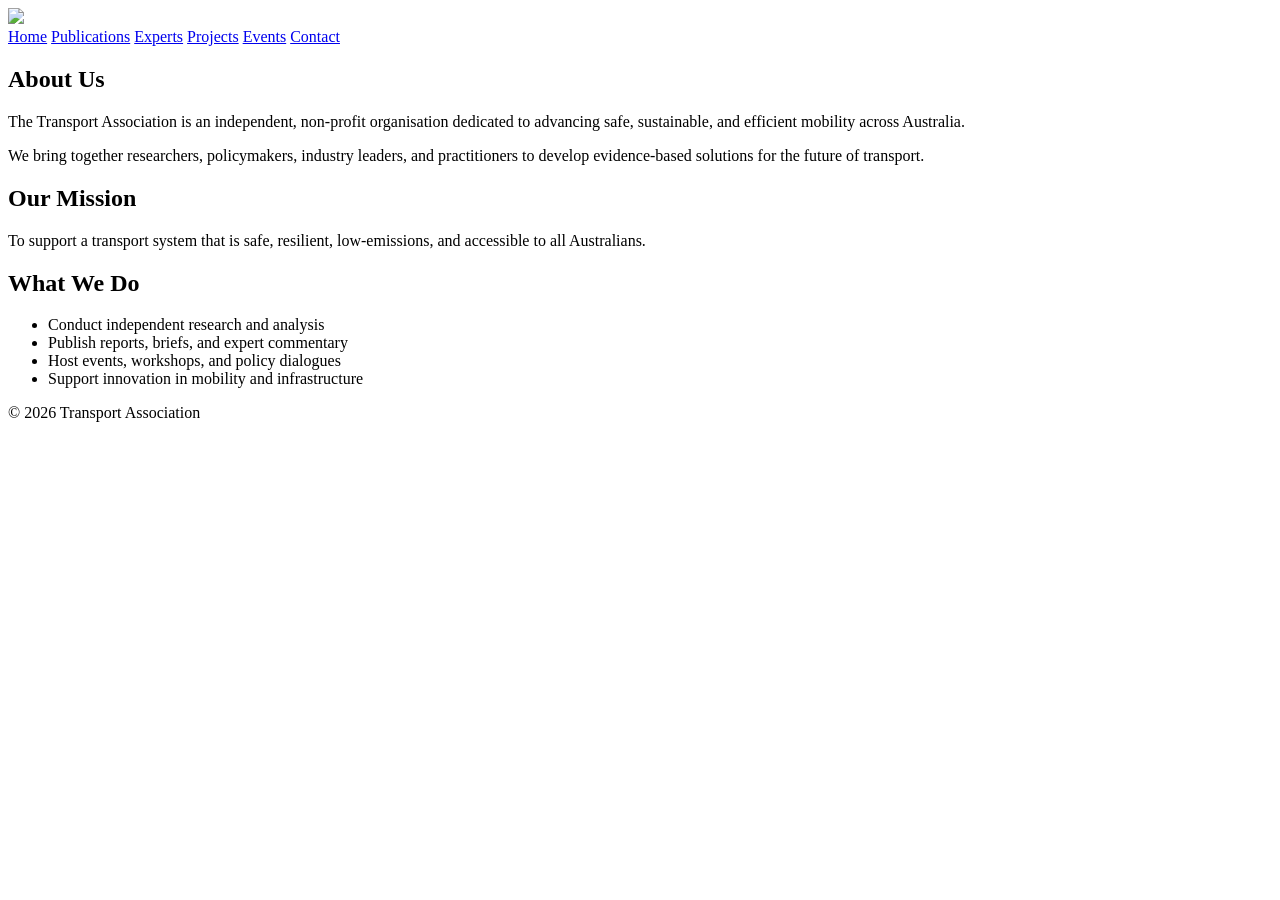
==== about.html @ e1099d9a "Create about.html" ====
<!DOCTYPE html>
<html lang="en">
<head>
  <meta charset="UTF-8">
  <title>About – Transport Association</title>
  <link rel="stylesheet" href="assets/style.css">
</head>

<body>

<header>
  <img src="assets/logo.png" class="logo">
  <nav>
    <a href="index.html">Home</a>
    <a href="publications.html">Publications</a>
    <a href="experts.html">Experts</a>
    <a href="projects.html">Projects</a>
    <a href="events.html">Events</a>
    <a href="contact.html">Contact</a>
  </nav>
</header>

<section class="page-header">
  <h1>About Us</h1>
</section>

<section class="content">
  <p>The Transport Association is an independent, non‑profit organisation dedicated to advancing safe, sustainable, and efficient mobility across Australia.</p>

  <p>We bring together researchers, policymakers, industry leaders, and practitioners to develop evidence‑based solutions for the future of transport.</p>

  <h2>Our Mission</h2>
  <p>To support a transport system that is safe, resilient, low‑emissions, and accessible to all Australians.</p>

  <h2>What We Do</h2>
  <ul>
    <li>Conduct independent research and analysis</li>
    <li>Publish reports, briefs, and expert commentary</li>
    <li>Host events, workshops, and policy dialogues</li>
    <li>Support innovation in mobility and infrastructure</li>
  </ul>
</section>

<footer>
  <p>© 2026 Transport Association</p>
</footer>

</body>
</html>
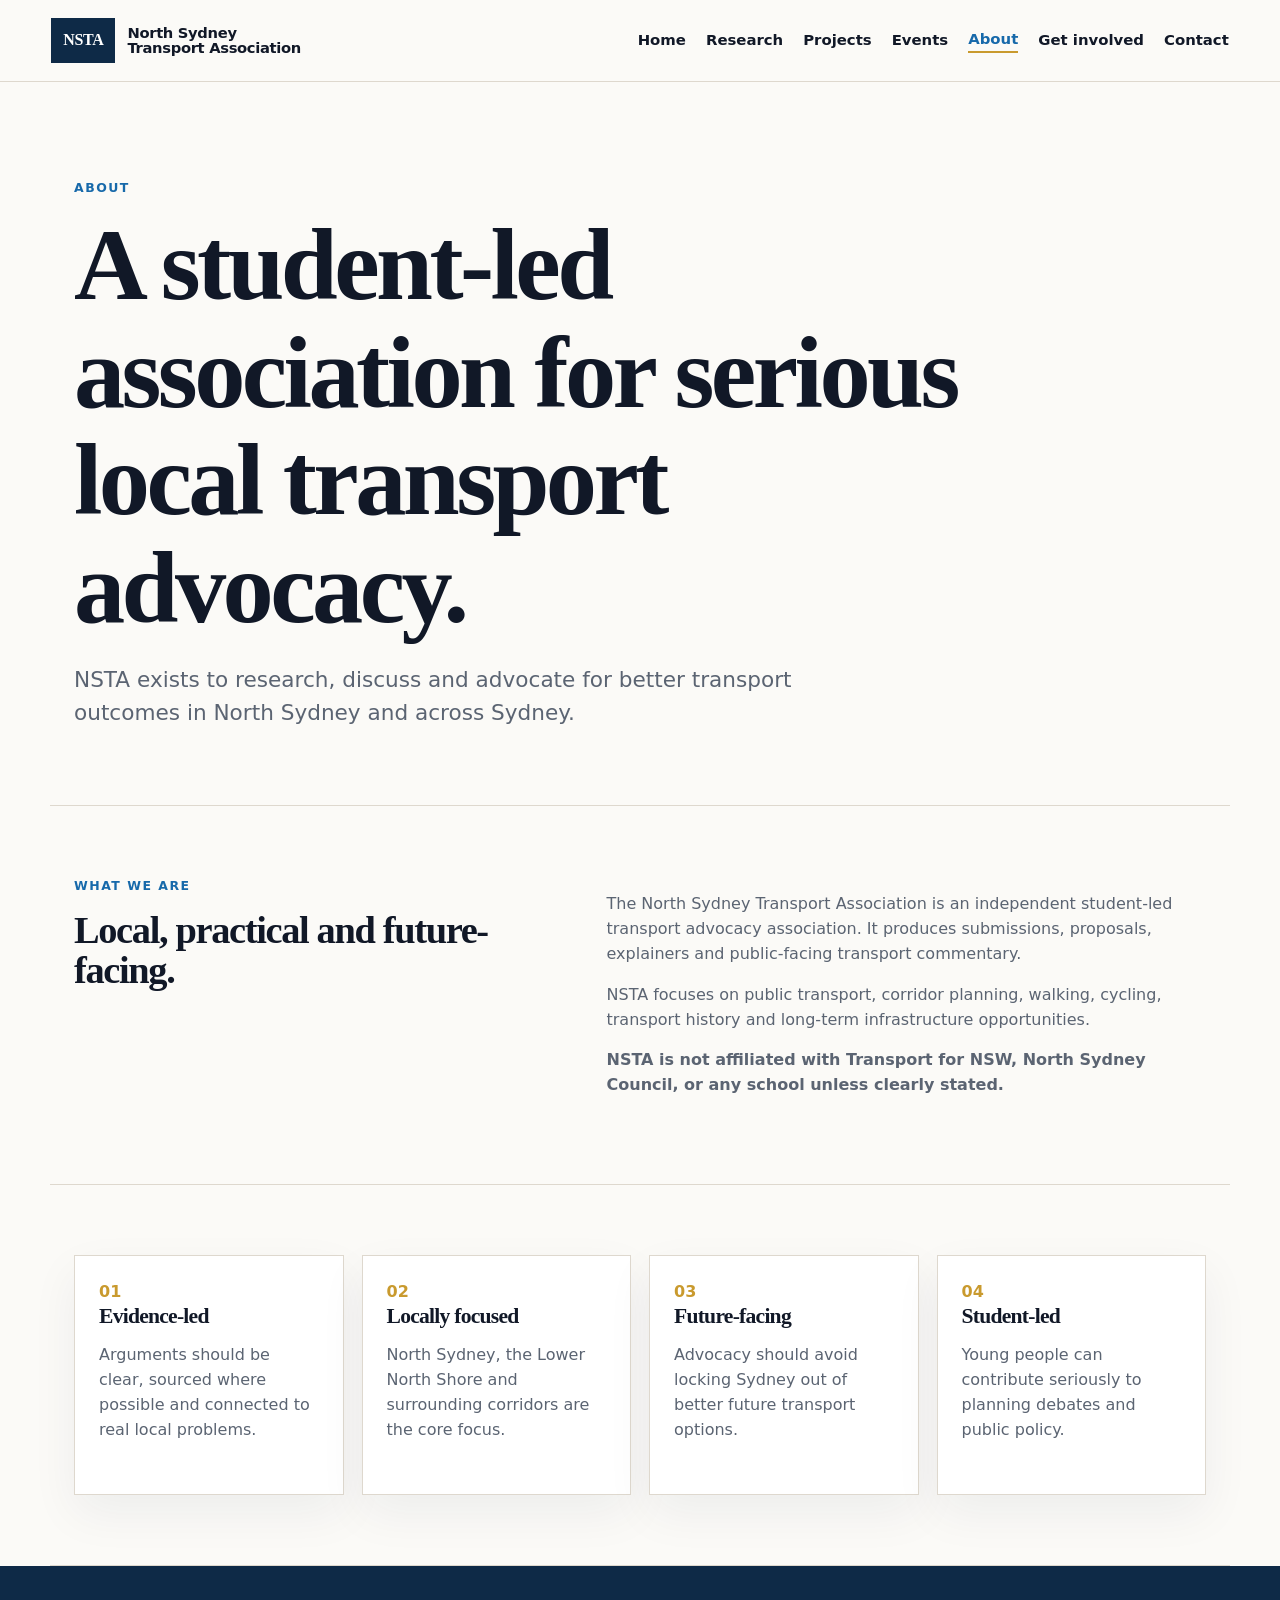
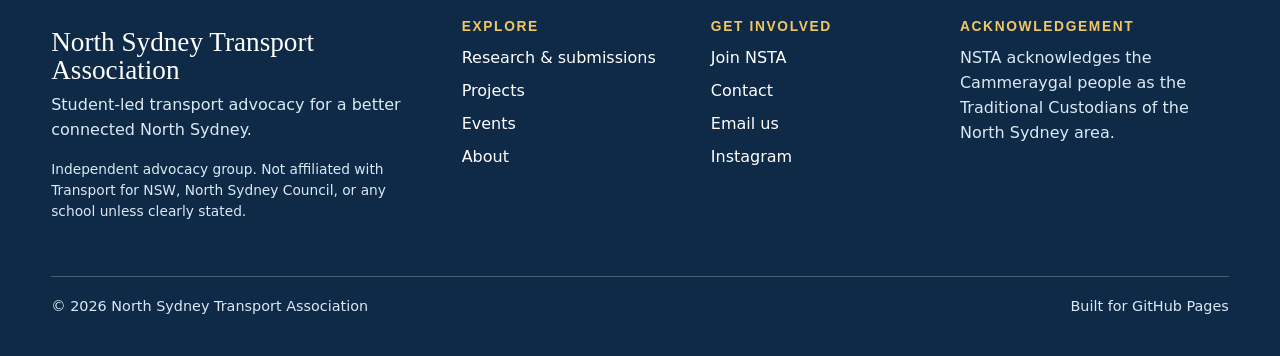
==== commit 655fdafe: "Add files via upload" ====
--- a/about.html
+++ b/about.html
@@ -1,49 +1,40 @@
-<!DOCTYPE html>
-<html lang="en">
+<!doctype html>
+<html lang="en-AU">
 <head>
-  <meta charset="UTF-8">
-  <title>About – Transport Association</title>
-  <link rel="stylesheet" href="assets/style.css">
+  <meta charset="utf-8">
+  <meta name="viewport" content="width=device-width,initial-scale=1">
+  <title>About | North Sydney Transport Association</title>
+  <meta name="description" content="North Sydney Transport Association — student-led transport advocacy for a better connected North Sydney.">
+  <link rel="stylesheet" href="styles.css">
 </head>
-
 <body>
-
-<header>
-  <img src="assets/logo.png" class="logo">
-  <nav>
-    <a href="index.html">Home</a>
-    <a href="publications.html">Publications</a>
-    <a href="experts.html">Experts</a>
-    <a href="projects.html">Projects</a>
-    <a href="events.html">Events</a>
-    <a href="contact.html">Contact</a>
-  </nav>
-</header>
-
-<section class="page-header">
-  <h1>About Us</h1>
-</section>
-
-<section class="content">
-  <p>The Transport Association is an independent, non‑profit organisation dedicated to advancing safe, sustainable, and efficient mobility across Australia.</p>
-
-  <p>We bring together researchers, policymakers, industry leaders, and practitioners to develop evidence‑based solutions for the future of transport.</p>
-
-  <h2>Our Mission</h2>
-  <p>To support a transport system that is safe, resilient, low‑emissions, and accessible to all Australians.</p>
-
-  <h2>What We Do</h2>
-  <ul>
-    <li>Conduct independent research and analysis</li>
-    <li>Publish reports, briefs, and expert commentary</li>
-    <li>Host events, workshops, and policy dialogues</li>
-    <li>Support innovation in mobility and infrastructure</li>
-  </ul>
-</section>
-
-<footer>
-  <p>© 2026 Transport Association</p>
-</footer>
-
+  <header class="site-header">
+    <a class="brand" href="index.html"><span class="brand-mark">NSTA</span><span class="brand-text">North Sydney<br>Transport Association</span></a>
+    <button class="menu-toggle" aria-label="Open menu" aria-expanded="false">Menu</button>
+    <nav class="nav" data-nav>
+        <a class="" href="index.html">Home</a>
+        <a class="" href="research.html">Research</a>
+        <a class="" href="projects.html">Projects</a>
+        <a class="" href="events.html">Events</a>
+        <a class="active" href="about.html">About</a>
+        <a class="" href="get-involved.html">Get involved</a>
+        <a class="" href="contact.html">Contact</a>
+    </nav>
+  </header>
+  <main>
+    <section class="page-hero"><p class="eyebrow">About</p><h1>A student-led association for serious local transport advocacy.</h1><p class="lede">NSTA exists to research, discuss and advocate for better transport outcomes in North Sydney and across Sydney.</p></section>
+    <section class="section split"><div><p class="eyebrow">What we are</p><h2>Local, practical and future-facing.</h2></div><div class="rich-text"><p>The North Sydney Transport Association is an independent student-led transport advocacy association. It produces submissions, proposals, explainers and public-facing transport commentary.</p><p>NSTA focuses on public transport, corridor planning, walking, cycling, transport history and long-term infrastructure opportunities.</p><p><strong>NSTA is not affiliated with Transport for NSW, North Sydney Council, or any school unless clearly stated.</strong></p></div></section>
+    <section class="section"><div class="topic-grid"><div class="topic"><span>01</span><h3>Evidence-led</h3><p>Arguments should be clear, sourced where possible and connected to real local problems.</p></div><div class="topic"><span>02</span><h3>Locally focused</h3><p>North Sydney, the Lower North Shore and surrounding corridors are the core focus.</p></div><div class="topic"><span>03</span><h3>Future-facing</h3><p>Advocacy should avoid locking Sydney out of better future transport options.</p></div><div class="topic"><span>04</span><h3>Student-led</h3><p>Young people can contribute seriously to planning debates and public policy.</p></div></div></section>
+  </main>
+  <footer class="big-footer">
+    <div class="footer-grid">
+      <div><a class="footer-brand" href="index.html">North Sydney Transport Association</a><p>Student-led transport advocacy for a better connected North Sydney.</p><p class="small">Independent advocacy group. Not affiliated with Transport for NSW, North Sydney Council, or any school unless clearly stated.</p></div>
+      <div><h3>Explore</h3><a href="research.html">Research & submissions</a><a href="projects.html">Projects</a><a href="events.html">Events</a><a href="about.html">About</a></div>
+      <div><h3>Get involved</h3><a href="get-involved.html">Join NSTA</a><a href="contact.html">Contact</a><a href="mailto:northsydneytransportassociation@gmail.com">Email us</a><a href="#">Instagram</a></div>
+      <div><h3>Acknowledgement</h3><p>NSTA acknowledges the Cammeraygal people as the Traditional Custodians of the North Sydney area.</p></div>
+    </div>
+    <div class="footer-bottom"><p>© <span id="year"></span> North Sydney Transport Association</p><p>Built for GitHub Pages</p></div>
+  </footer>
+  <script src="script.js"></script>
 </body>
-</html>
+</html>
--- a/styles.css
+++ b/styles.css
@@ -0,0 +1 @@
+:root{--ink:#111827;--muted:#5b6472;--paper:#fbfaf7;--panel:#fff;--line:#ded8ce;--navy:#0e2a47;--blue:#1769aa;--gold:#c99a2e;--soft-blue:#e7f0f8;--max:1180px}*{box-sizing:border-box}body{margin:0;font-family:Inter,ui-sans-serif,system-ui,-apple-system,BlinkMacSystemFont,"Segoe UI",sans-serif;background:var(--paper);color:var(--ink);line-height:1.55}a{color:inherit;text-decoration:none}a:hover{color:var(--blue)}.site-header{position:sticky;top:0;z-index:10;background:rgba(251,250,247,.94);backdrop-filter:blur(12px);border-bottom:1px solid var(--line);display:flex;align-items:center;justify-content:space-between;padding:18px clamp(18px,4vw,54px)}.brand{display:flex;align-items:center;gap:12px;font-weight:800;letter-spacing:-.02em}.brand-mark{background:var(--navy);color:white;padding:10px 12px;font-family:Georgia,serif}.brand-text{font-size:.92rem;line-height:1.05}.nav{display:flex;align-items:center;gap:20px;font-size:.93rem;font-weight:650}.nav .active{color:var(--blue);border-bottom:2px solid var(--gold)}.menu-toggle{display:none}.hero,.page-hero,.section{max-width:var(--max);margin:0 auto;padding-left:24px;padding-right:24px}.hero{padding-top:clamp(56px,9vw,110px);padding-bottom:clamp(56px,9vw,110px);display:grid;grid-template-columns:minmax(0,1.45fr) minmax(280px,.75fr);gap:44px;align-items:end;border-bottom:1px solid var(--line)}.page-hero{padding-top:clamp(54px,8vw,96px);padding-bottom:54px;border-bottom:1px solid var(--line)}.eyebrow,.tag,.label{color:var(--blue);text-transform:uppercase;font-size:.78rem;font-weight:800;letter-spacing:.12em;margin:0 0 14px}h1,h2,h3{font-family:Georgia,"Times New Roman",serif;letter-spacing:-.035em;line-height:1.05;margin:0}h1{font-size:clamp(2.8rem,8vw,6.4rem);max-width:990px}h2{font-size:clamp(1.7rem,3vw,3rem)}h3{font-size:1.35rem}.lede{font-size:clamp(1.1rem,2vw,1.35rem);color:var(--muted);max-width:800px}.hero-actions{display:flex;flex-wrap:wrap;gap:12px}.button,button{background:var(--navy);color:white;border:0;padding:13px 18px;font-weight:800;cursor:pointer;display:inline-block}.button.secondary{background:transparent;color:var(--navy);border:1px solid var(--navy)}.feature-card,.card,.topic,.archive-card,.project,.join-card,.contact-card,.newsletter{background:var(--panel);border:1px solid var(--line);box-shadow:0 18px 45px rgba(14,42,71,.06)}.feature-card{padding:28px;border-top:5px solid var(--gold)}.feature-card p,.card p,.topic p,.archive-card p,.project p,.join-card p,.contact-card p,.rich-text p{color:var(--muted)}.section{padding-top:70px;padding-bottom:70px;border-bottom:1px solid var(--line)}.section-heading{display:flex;align-items:end;justify-content:space-between;gap:22px;margin-bottom:28px}.latest-grid,.archive-grid{display:grid;grid-template-columns:1.15fr .85fr .85fr;gap:18px}.card,.archive-card{padding:24px;min-height:210px}.main-story{grid-row:span 2;min-height:440px;background:linear-gradient(135deg,var(--navy),#164a74);color:white;display:flex;flex-direction:column;justify-content:end}.main-story .tag,.main-story .meta,.main-story p{color:#dce9f4}.meta{color:var(--muted);font-size:.9rem}.topic-grid,.join-grid,.contact-grid{display:grid;grid-template-columns:repeat(4,1fr);gap:18px}.topic,.join-card,.contact-card{padding:24px;min-height:240px}.topic span{color:var(--gold);font-weight:900}.split{display:grid;grid-template-columns:.9fr 1.1fr;gap:42px}.filter-row{display:flex;flex-wrap:wrap;gap:10px;margin-bottom:24px}.filter-row span{border:1px solid var(--line);background:white;padding:8px 12px;font-size:.9rem;font-weight:750}.project-list{display:grid;gap:18px}.project{padding:28px;display:grid;grid-template-columns:1.2fr .8fr;gap:28px}.project ul{margin:0;color:var(--muted)}.event-row{display:grid;grid-template-columns:90px 1fr auto;gap:22px;align-items:center;border-top:1px solid var(--line);padding:24px 0}.date-box{background:var(--soft-blue);color:var(--navy);text-align:center;padding:12px;border:1px solid var(--line)}.date-box strong{display:block;font-size:1.6rem;font-family:Georgia,serif}.newsletter{display:flex;align-items:center;justify-content:space-between;gap:32px;padding:34px}.newsletter form{display:flex;min-width:min(420px,100%)}.newsletter input{flex:1;padding:14px;border:1px solid var(--line);font:inherit}.big-footer{background:var(--navy);color:white;padding:54px clamp(18px,4vw,54px) 24px}.footer-grid{max-width:var(--max);margin:0 auto;display:grid;grid-template-columns:1.4fr .8fr .8fr 1fr;gap:34px}.footer-brand{display:block;font-family:Georgia,serif;font-size:1.7rem;line-height:1.05;margin-bottom:12px}.big-footer h3{font-family:Inter,sans-serif;font-size:.86rem;text-transform:uppercase;letter-spacing:.12em;color:#f1c766;margin-bottom:12px}.big-footer a{display:block;color:white;margin:8px 0}.big-footer p{color:#dce9f4;margin-top:0}.small{font-size:.86rem}.footer-bottom{max-width:var(--max);margin:40px auto 0;border-top:1px solid rgba(255,255,255,.25);padding-top:18px;display:flex;justify-content:space-between;gap:16px;font-size:.9rem}@media(max-width:900px){.menu-toggle{display:inline-block;background:transparent;color:var(--navy);border:1px solid var(--navy)}.nav{display:none;position:absolute;top:76px;left:18px;right:18px;padding:18px;background:var(--panel);border:1px solid var(--line);flex-direction:column;align-items:start}.nav.open{display:flex}.hero,.split,.project,.newsletter{grid-template-columns:1fr;display:grid}.latest-grid,.archive-grid,.topic-grid,.join-grid,.contact-grid,.footer-grid{grid-template-columns:1fr}.main-story{min-height:330px}.event-row{grid-template-columns:70px 1fr}.event-row a{grid-column:2}.footer-bottom{flex-direction:column}}
